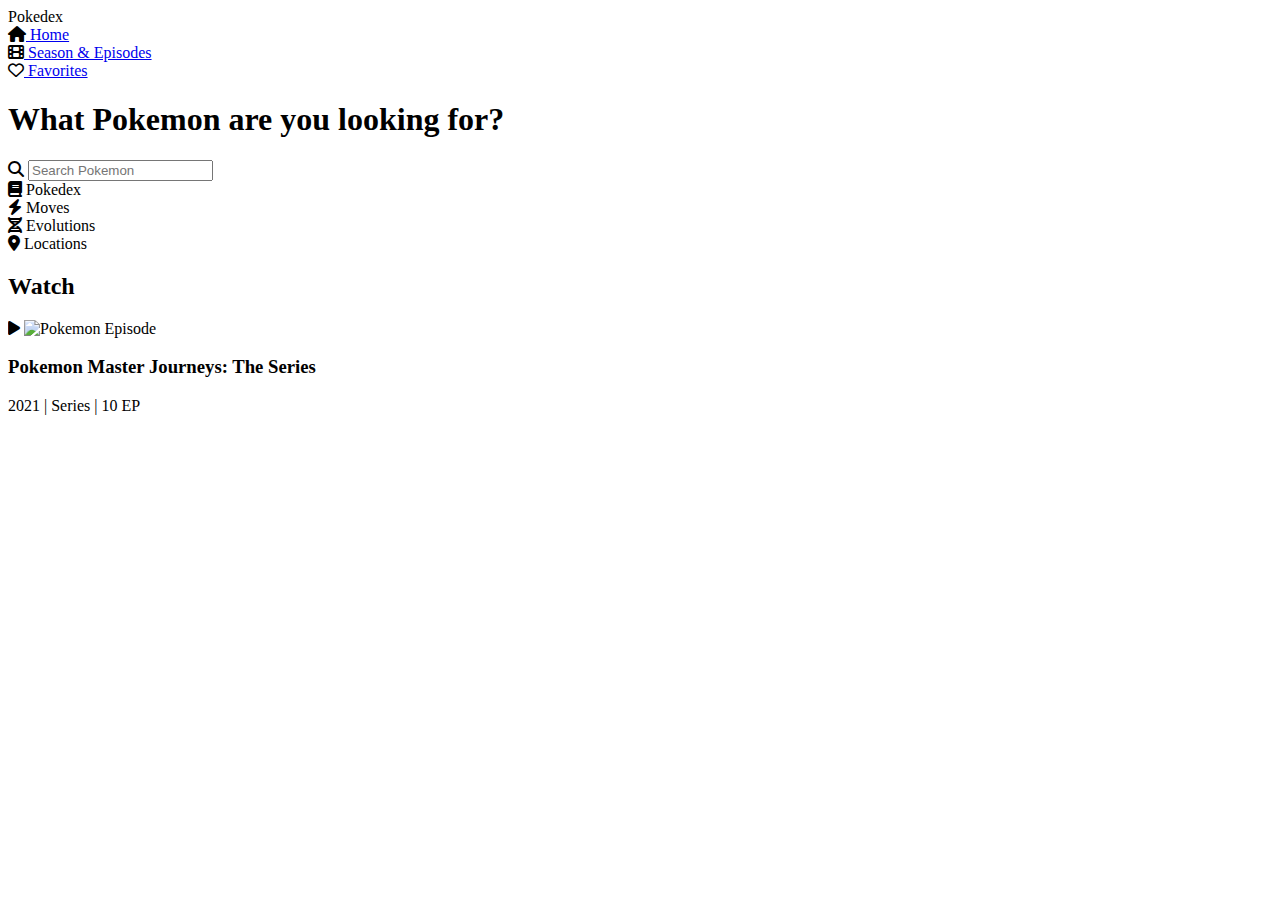
==== index.html @ f4bf72a5 "Rename Index.html to index.html" ====
<!DOCTYPE html>
<html lang="en">
<head>
    <meta charset="UTF-8">
    <meta name="viewport" content="width=device-width, initial-scale=1.0">
    <title>Pokédex</title>
    <link href="style.css" rel="stylesheet">
    <link rel="icon" type="image/png" href="icon.jpg">
    <link rel="stylesheet" href="https://cdnjs.cloudflare.com/ajax/libs/font-awesome/6.7.2/css/all.min.css">
</head>
<body>
    <header>
        <div class="Logo">Pokedex</div>
    </header>
    <main>
        <div class="Main">
            <div class="nav_bar">
                <div class="nav_opt"><i class="fa-solid fa-house"></i><a href="#"> Home</a></div>
                <div class="nav_opt"><i class="fa-solid fa-film"></i><a href="#"> Season & Episodes</a></div>
                <div class="nav_opt"><i class="fa-regular fa-heart"></i><a href="#favorites"> Favorites</a></div>
            </div>
            <div class="main_bar">
                <div class="search-container">
                    <h1>What Pokemon are you looking for?</h1>
                    <form id="pokemonSearchForm">
                        <div class="search-wrapper">
                            <i class="fa-solid fa-search search-icon"></i>
                            <input type="search" name="search" id="pokemonInput" placeholder="Search Pokemon" autocomplete="off">
                        </div>
                    </form>
                </div>

                <div class="categories">
                    <div class="category-card pokedex">
                        <i class="fas fa-book"></i>
                        <span>Pokedex</span>
                    </div>
                    <div class="category-card moves">
                        <i class="fas fa-bolt"></i>
                        <span>Moves</span>
                    </div>
                    <div class="category-card evolutions">
                        <i class="fas fa-dna"></i>
                        <span>Evolutions</span>
                    </div>
                    <div class="category-card locations">
                        <i class="fas fa-map-marker-alt"></i>
                        <span>Locations</span>
                    </div>
                </div>

                <!-- Add Favorites List Container -->
                <div class="favorites-list" style="display: none;">
                    <h2>Your Favorite Pokemon</h2>
                    <!-- Favorite Pokemon cards will be added here dynamically -->
                </div>

                <section class="watch-section">
                    <h2>Watch</h2>
                    <div class="episodes-grid">
                        <div class="episode-card">
                            <div class="thumbnail">
                                <i class="fa-solid fa-play"></i>
                                <img src="https://assets.pokemon.com/assets/cms2/img/watch-pokemon-tv/seasons/season24/season24_ep01_ss01.jpg" alt="Pokemon Episode">
                            </div>
                            <h3>Pokemon Master Journeys: The Series</h3>
                            <p>2021 | Series | 10 EP</p>
                        </div>
                    </div>
                </section>

                <div id="pokemonDetails" style="display: none;">
                    <section>
                        <div class="details">
                            <div class="pokemon-image-container">
                                <img id="pokemonImage" src="" alt="Pokemon Image">
                            </div>
                            <div class="pokemon-info">
                                <div class="pokemon-header">
                                    <h1 id="pokemonName"></h1>
                                    <p id="pokemonID"></p>
                                </div>
                                <div id="evolutions"></div>
                                <div class="pokemon-attributes">
                                    <div id="types"></div>
                                    <div id="stats"></div>
                                </div>
                                <div id="attacks">
                                    <h2>Attacks</h2>
                                    <ul></ul>
                                </div>
                            </div>
                        </div>
                    </section>
                </div>
            </div>
        </div>
    </main>
    <script src="script.js"></script>
</body>
</html>
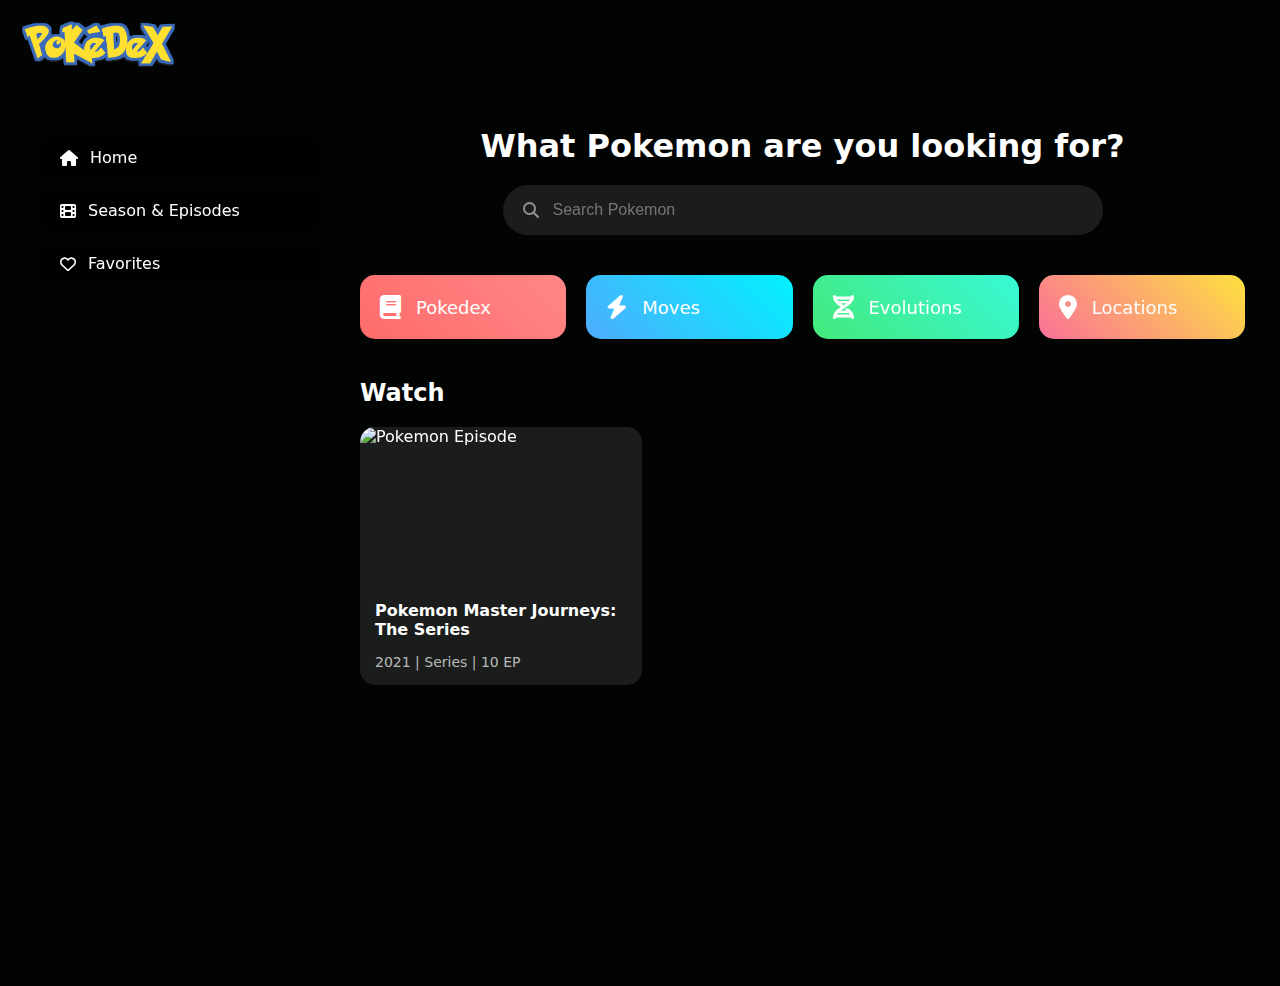
==== commit 4c3cba7f: "Update index.html" ====
--- a/index.html
+++ b/index.html
@@ -10,7 +10,7 @@
 </head>
 <body>
     <header>
-        <div class="Logo">Pokedex</div>
+        <div class="Logo"><img src="Logo.png" alt="Logo" style="height:50px;"></div>
     </header>
     <main>
         <div class="Main">
--- a/style.css
+++ b/style.css
@@ -0,0 +1,748 @@
+/* Base Styles */
+body {
+    background-color: rgb(2, 4, 3);
+    color: white;
+    margin: 0;
+    font-family: system-ui, -apple-system, sans-serif;
+    min-height: 100vh;
+    padding: 20px;
+}
+
+/* Header */
+header {
+    margin-bottom: 30px;
+}
+
+header .Logo {
+    font-size: 24px;
+    font-weight: bold;
+    color: white;
+}
+
+/* Search Container */
+.search-container {
+    text-align: center;
+    margin-bottom: 40px;
+}
+
+.search-container h1 {
+    font-size: 2em;
+    margin-bottom: 20px;
+    color: #fff;
+}
+
+.search-wrapper {
+    position: relative;
+    max-width: 600px;
+    margin: 0 auto;
+}
+
+.search-icon {
+    position: absolute;
+    left: 20px;
+    top: 50%;
+    transform: translateY(-50%);
+    color: rgba(255, 255, 255, 0.5);
+}
+
+#pokemonInput {
+    width: 100%;
+    height: 50px;
+    background-color: rgba(255, 255, 255, 0.1);
+    border-radius: 25px;
+    border: none;
+    padding: 0 50px;
+    color: white;
+    font-size: 16px;
+    transition: all 0.3s ease;
+}
+
+#pokemonInput:focus {
+    background-color: rgba(255, 255, 255, 0.15);
+    outline: none;
+    box-shadow: 0 0 15px rgba(255, 255, 255, 0.1);
+}
+
+/* Categories */
+.categories {
+    display: grid;
+    grid-template-columns: repeat(auto-fit, minmax(200px, 1fr));
+    gap: 20px;
+    margin-bottom: 40px;
+    margin-top: 20px; /* Updated style */
+}
+
+.category-card {
+    background: linear-gradient(45deg, #ff6b6b, #ff8787);
+    border-radius: 15px;
+    padding: 20px;
+    display: flex;
+    align-items: center;
+    gap: 15px;
+    cursor: pointer;
+    transition: transform 0.3s ease;
+    position: relative;
+    overflow: hidden;
+}
+
+.category-card::after {
+    content: '';
+    position: absolute;
+    top: 0;
+    left: 0;
+    width: 100%;
+    height: 100%;
+    background: rgba(255, 255, 255, 0.1);
+    opacity: 0;
+    transition: opacity 0.3s ease;
+}
+
+.category-card:hover::after {
+    opacity: 1;
+}
+
+.category-card:hover {
+    transform: translateY(-5px);
+}
+
+.category-card i {
+    font-size: 24px;
+}
+
+.category-card span {
+    font-size: 18px;
+    font-weight: 500;
+}
+
+.category-card.pokedex { background: linear-gradient(45deg, #ff6b6b, #ff8787); }
+.category-card.moves { background: linear-gradient(45deg, #4facfe, #00f2fe); }
+.category-card.evolutions { background: linear-gradient(45deg, #43e97b, #38f9d7); }
+.category-card.locations { background: linear-gradient(45deg, #fa709a, #fee140); }
+
+/* Watch Section */
+.watch-section {
+    margin-top: 40px;
+}
+
+.watch-section h2 {
+    font-size: 24px;
+    margin-bottom: 20px;
+}
+
+.episodes-grid {
+    display: grid;
+    grid-template-columns: repeat(auto-fill, minmax(250px, 1fr));
+    gap: 20px;
+}
+
+.episode-card {
+    background: rgba(255, 255, 255, 0.1);
+    border-radius: 15px;
+    overflow: hidden;
+    transition: transform 0.3s ease;
+}
+
+.episode-card:hover {
+    transform: translateY(-5px);
+}
+
+.thumbnail {
+    position: relative;
+    padding-top: 56.25%; /* 16:9 aspect ratio */
+}
+
+.thumbnail img {
+    position: absolute;
+    top: 0;
+    left: 0;
+    width: 100%;
+    height: 100%;
+    object-fit: cover;
+}
+
+.thumbnail i {
+    position: absolute;
+    top: 50%;
+    left: 50%;
+    transform: translate(-50%, -50%);
+    background: rgba(0, 0, 0, 0.7);
+    color: white;
+    padding: 15px;
+    border-radius: 50%;
+    font-size: 20px;
+    opacity: 0;
+    transition: opacity 0.3s ease;
+}
+
+.episode-card:hover .thumbnail i {
+    opacity: 1;
+}
+
+.episode-card h3 {
+    padding: 15px;
+    margin: 0;
+    font-size: 16px;
+}
+
+.episode-card p {
+    padding: 0 15px 15px;
+    margin: 0;
+    color: rgba(255, 255, 255, 0.7);
+    font-size: 14px;
+}
+
+/* Pokemon Details */
+#pokemonDetails {
+    background: rgba(255, 255, 255, 0.1);
+    border-radius: 20px;
+    padding: 30px;
+    backdrop-filter: blur(10px);
+    transition: all 0.3s ease;
+    margin-top: 20px; /* Updated style */
+    animation: fadeIn 0.3s ease; /* Updated style */
+}
+
+#pokemonDetails:hover {
+    transform: translateY(-5px);
+    box-shadow: 0 10px 20px rgba(255, 255, 255, 0.1);
+}
+
+.pokemon-image-container {
+    display: flex;
+    justify-content: center;
+    margin-bottom: 20px;
+    transition: all 0.3s ease;
+}
+
+.pokemon-image-container:hover {
+    transform: scale(1.02);
+}
+
+#pokemonImage {
+    max-width: 240px;
+    height: auto;
+    border-radius: 10px;
+    box-shadow: 0 5px 15px rgba(0, 0, 0, 0.3);
+    transition: all 0.3s ease;
+}
+
+#pokemonImage:hover {
+    box-shadow: 0 8px 25px rgba(135, 0, 0, 0.4);
+}
+
+.pokemon-header {
+    display: flex;
+    align-items: center;
+    justify-content: center;
+    gap: 10px;
+    margin-bottom: 20px;
+}
+
+#pokemonName {
+    font-size: 2em;
+    margin: 0;
+    text-transform: capitalize;
+}
+
+#pokemonID {
+    font-size: 1.5em;
+    color: rgba(255, 255, 255, 0.6);
+    margin: 0;
+}
+
+
+/* Pokemon Header Info */
+.pokemon-header-info {
+    display: flex;
+    align-items: center;
+    justify-content: center;
+    gap: 15px;
+    margin-top: 10px;
+}
+
+.pokemon-mini-sprite {
+    width: 50px;
+    height: 50px;
+    image-rendering: pixelated;
+}
+
+.pokemon-id {
+    color: rgba(255, 255, 255, 0.6);
+    font-size: 0.8em;
+}
+
+#evolutions {
+    display: flex;
+    flex-wrap: wrap;
+    gap: 15px;
+    justify-content: center;
+    align-items: center;
+    margin: 20px 0;
+    width: 100%;
+}
+
+.evolution-card {
+    background: rgba(255, 255, 255, 0.1);
+    padding: 10px;
+    border-radius: 10px;
+    text-align: center;
+    flex: 0 1 auto;
+    max-width: 120px;
+    transition: all 0.3s ease;
+}
+
+.evolution-card:hover {
+    transform: translateY(-5px) scale(1.05);
+    background: rgba(255, 255, 255, 0.15);
+    box-shadow: 0 5px 15px rgba(255, 255, 255, 0.1);
+}
+
+.evolution-card img {
+    width: 80px;
+    height: 80px;
+    object-fit: contain;
+}
+
+.evolution-card div {
+    margin-top: 5px;
+    font-size: 0.9em;
+    color: rgba(255, 255, 255, 0.9);
+    text-transform: capitalize;
+}
+
+.pokemon-attributes {
+    display: grid;
+    gap: 20px;
+    margin: 20px 0;
+}
+
+#types {
+    display: flex;
+    flex-wrap: wrap;
+    gap: 10px;
+    justify-content: center;
+}
+
+#types span {
+    padding: 8px 16px;
+    border-radius: 20px;
+    background: rgba(255, 255, 255, 0.1);
+    font-size: 0.9em;
+    text-transform: capitalize;
+    transition: all 0.3s ease;
+}
+
+#types span:hover {
+    transform: scale(1.05);
+    background: rgba(255, 255, 255, 0.2);
+}
+
+/* Stats Grid */
+.stats-grid {
+    display: grid;
+    grid-template-columns: repeat(auto-fit, minmax(140px, 1fr));
+    gap: 15px;
+    margin: 20px 0;
+    padding: 20px;
+    background: rgba(255, 255, 255, 0.05);
+    border-radius: 10px;
+}
+
+#stats {
+    /*display: grid;
+    grid-template-columns: repeat(auto-fit, minmax(140px, 1fr));
+    gap: 15px;
+    background: rgba(255, 255, 255, 0.05);
+    padding: 20px;
+    border-radius: 10px;*/
+}
+
+.stat {
+    text-align: center;
+}
+
+.stat-name {
+    font-size: 0.9em;
+    color: rgba(255, 255, 255, 0.7);
+    text-transform: capitalize;
+    margin-bottom: 5px;
+}
+
+.stat-value {
+    font-size: 1.2em;
+    font-weight: bold;
+}
+
+#attacks {
+    margin-top: 30px;
+}
+
+#attacks h2 {
+    text-align: center;
+    margin-bottom: 15px;
+}
+
+#attacks ul {
+    display: grid;
+    grid-template-columns: repeat(auto-fill, minmax(120px, 1fr));
+    gap: 10px;
+    padding: 0;
+    list-style: none;
+}
+
+#attacks li {
+    background: rgba(255, 255, 255, 0.05);
+    padding: 8px 12px;
+    border-radius: 8px;
+    text-align: center;
+    font-size: 0.9em;
+    text-transform: capitalize;
+    transition: all 0.3s ease;
+}
+
+#attacks li:hover {
+    transform: translateX(5px);
+    background: rgba(255, 255, 255, 0.1);
+}
+
+/* Loading Animation */
+.loading {
+    position: relative;
+    opacity: 0.7;
+}
+
+.loading::after {
+    content: '';
+    position: absolute;
+    top: 50%;
+    left: 50%;
+    width: 40px;
+    height: 40px;
+    border: 4px solid #fff;
+    border-top-color: rgb(135, 0, 0);
+    border-radius: 50%;
+    animation: spin 1s linear infinite;
+    transform: translate(-50%, -50%);
+}
+
+/* Loading Spinner */
+.loading-spinner {
+    width: 50px;
+    height: 50px;
+    border: 4px solid rgba(255, 255, 255, 0.1);
+    border-radius: 50%;
+    border-top-color: var(--accent-color, #ff6b6b);
+    animation: spin 1s linear infinite;
+    margin: 2rem auto;
+}
+
+
+/* Error Message */
+.error-message {
+    background-color: rgba(255, 0, 0, 0.2);
+    padding: 10px 20px;
+    border-radius: 5px;
+    margin: 10px auto;
+    max-width: 500px;
+    text-align: center;
+    animation: fadeIn 0.3s ease;
+}
+
+/* Animations */
+@keyframes spin {
+    to { transform: translate(-50%, -50%) rotate(360deg); }
+}
+
+@keyframes fadeIn {
+    from { opacity: 0; transform: translateY(10px); } /* Updated style */
+    to { opacity: 1; transform: translateY(0); }
+}
+
+/* Media Queries */
+@media (max-width: 768px) {
+    body {
+        padding: 10px;
+    }
+    .Main {
+        grid-template-columns: 1fr;
+        grid-template-areas: 
+            "Nav"
+            "Main";
+        padding: 10px;
+        gap: 10px;
+    }
+
+    .main_bar {
+        height: auto;
+        padding-right: 0;
+    }
+
+    .nav_bar {
+        position: static;
+        margin-bottom: 15px;
+    }
+
+    .search form {
+        flex-direction: column;
+    }
+
+    .search input,
+    .search button {
+        width: 100%;
+        max-width: none;
+    }
+
+    #pokemonDetails {
+        padding: 15px;
+    }
+
+    #pokemonImage {
+        max-width: 200px;
+    }
+
+    #stats {
+        grid-template-columns: 1fr 1fr;
+    }
+
+    #attacks ul {
+        grid-template-columns: repeat(auto-fill, minmax(100px, 1fr));
+    }
+
+    .categories {
+        grid-template-columns: repeat(2, 1fr);
+    }
+
+    .search-container h1 {
+        font-size: 1.5em;
+    }
+
+    .category-card {
+        padding: 15px;
+    }
+
+    .category-card i {
+        font-size: 20px;
+    }
+
+    .category-card span {
+        font-size: 16px;
+    }
+}
+
+@media (max-width: 480px) {
+    .Main {
+        padding: 8px;
+    }
+
+    .search h1 {
+        font-size: 1.5em;
+    }
+
+    .nav_opt {
+        padding: 8px 12px;
+    }
+
+    #pokemonDetails {
+        padding: 12px;
+    }
+
+    #pokemonImage {
+        max-width: 160px;
+    }
+
+    #stats {
+        grid-template-columns: 1fr;
+    }
+    .categories {
+        grid-template-columns: 1fr;
+    }
+}
+
+/* Layout */
+.Main {
+    display: grid;
+    grid-template-columns: minmax(250px, 25vw) 1fr;
+    grid-template-areas: "Nav Main";
+    gap: 20px;
+    max-width: 1400px;
+    margin: 0 auto;
+    min-height: calc(100vh - 40px);
+}
+
+.main_bar {
+    grid-area: Main;
+    height: calc(100vh - 40px);
+    overflow-y: auto;
+    padding-right: 15px;
+    scrollbar-width: thin;
+    scrollbar-color: rgb(135, 0, 0) rgba(255, 255, 255, 0.1);
+}
+
+/* Navigation */
+.nav_bar {
+    grid-area: Nav;
+    padding: 20px;
+    background: rgba(0, 0, 0, 0.2);
+    border-radius: 15px;
+    backdrop-filter: blur(10px);
+    height: fit-content;
+    position: sticky;
+    top: 20px;
+}
+
+.nav_opt {
+    display: flex;
+    align-items: center;
+    gap: 12px;
+    margin: 10px 0;
+    padding: 12px 20px;
+    background-color: rgba(0, 0, 0, 0.6);
+    border-radius: 10px;
+    transition: all 0.3s ease;
+}
+
+.nav_opt:hover {
+    background-color: rgb(135, 0, 0);
+    transform: translateX(5px);
+}
+
+.nav_opt a {
+    text-decoration: none;
+    color: white;
+    font-weight: 500;
+}
+
+/* Favorites List */
+.favorites-list {
+    display: grid;
+    grid-template-columns: repeat(auto-fill, minmax(200px, 1fr));
+    gap: 20px;
+    padding: 20px;
+}
+
+.favorites-list h2 {
+    grid-column: 1 / -1;
+    font-size: 24px;
+    margin-bottom: 20px;
+    color: white;
+}
+
+.favorite-card {
+    background: rgba(255, 255, 255, 0.1);
+    border-radius: 15px;
+    padding: 15px;
+    text-align: center;
+    cursor: pointer;
+    transition: all 0.3s ease;
+}
+
+.favorite-card:hover {
+    transform: translateY(-5px);
+    background: rgba(255, 255, 255, 0.2);
+    box-shadow: 0 5px 15px rgba(255, 255, 255, 0.1);
+}
+
+.favorite-card img {
+    width: 120px;
+    height: 120px;
+    object-fit: contain;
+    margin-bottom: 10px;
+}
+
+.favorite-card span {
+    display: block;
+    font-size: 16px;
+    color: white;
+    text-transform: capitalize;
+}
+
+/* Favorite Button */
+.favorite-button {
+    background: none;
+    border: none;
+    color: white;
+    cursor: pointer;
+    padding: 8px 16px;
+    border-radius: 20px;
+    display: flex;
+    align-items: center;
+    gap: 8px;
+    font-size: 14px;
+    transition: all 0.3s ease;
+    background: rgba(255, 255, 255, 0.1);
+    margin-left: 10px;
+}
+
+.favorite-button:hover {
+    background: rgba(255, 255, 255, 0.2);
+    transform: scale(1.05);
+}
+
+.favorite-button.active {
+    background: rgba(255, 0, 0, 0.2);
+}
+
+.favorite-button.active:hover {
+    background: rgba(255, 0, 0, 0.3);
+}
+
+.favorite-button i {
+    font-size: 16px;
+}
+
+/* Media Queries */
+@media (max-width: 768px) {
+    .favorites-list {
+        grid-template-columns: repeat(2, 1fr);
+        padding: 10px;
+    }
+
+    .favorite-card img {
+        width: 100px;
+        height: 100px;
+    }
+}
+
+@media (max-width: 480px) {
+    .favorites-list {
+        grid-template-columns: 1fr;
+    }
+}
+
+/* Type Badges */
+.type-badge {
+    padding: 5px 15px;
+    border-radius: 20px;
+    background: rgba(255, 255, 255, 0.1);
+    font-size: 0.9em;
+    text-transform: capitalize;
+}
+
+/* Evolution Chain */
+.evolution-chain {
+    display: flex;
+    flex-wrap: wrap;
+    justify-content: center;
+    gap: 30px;
+    padding: 20px;
+}
+
+/* Locations List */
+.locations-list {
+    padding: 20px;
+}
+
+.location-item {
+    display: flex;
+    align-items: center;
+    gap: 10px;
+    padding: 10px;
+    margin: 5px 0;
+    background: rgba(255, 255, 255, 0.05);
+    border-radius: 8px;
+    text-transform: capitalize;
+}
+
+.location-item i {
+    color: var(--accent-color, #ff6b6b);
+}
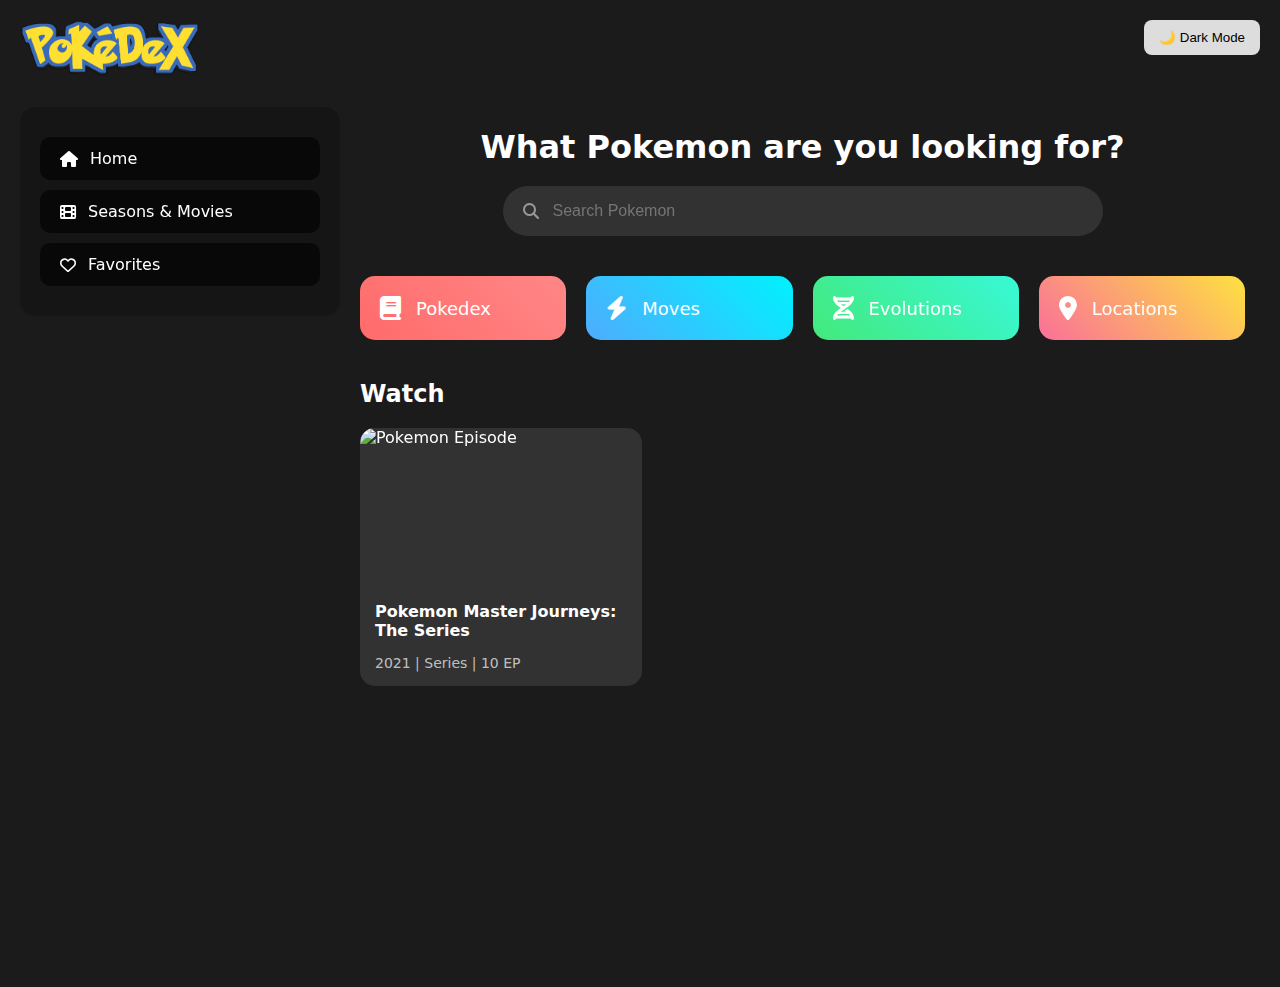
==== commit be066a8c: "Dark Mode Update" ====
--- a/index.html
+++ b/index.html
@@ -1,5 +1,6 @@
 <!DOCTYPE html>
 <html lang="en">
+
 <head>
     <meta charset="UTF-8">
     <meta name="viewport" content="width=device-width, initial-scale=1.0">
@@ -8,15 +9,22 @@
     <link rel="icon" type="image/png" href="icon.jpg">
     <link rel="stylesheet" href="https://cdnjs.cloudflare.com/ajax/libs/font-awesome/6.7.2/css/all.min.css">
 </head>
+
 <body>
     <header>
-        <div class="Logo"><img src="Logo.png" alt="Logo" style="height:50px;"></div>
+        <div class="L">
+            <div>
+                <a href="#">
+                    <div class="Logo"></div>
+                </a>
+            </div>
+        </div>
     </header>
     <main>
         <div class="Main">
             <div class="nav_bar">
                 <div class="nav_opt"><i class="fa-solid fa-house"></i><a href="#"> Home</a></div>
-                <div class="nav_opt"><i class="fa-solid fa-film"></i><a href="#"> Season & Episodes</a></div>
+                <div class="nav_opt"><i class="fa-solid fa-film"></i><a href="#"> Seasons & Movies</a></div>
                 <div class="nav_opt"><i class="fa-regular fa-heart"></i><a href="#favorites"> Favorites</a></div>
             </div>
             <div class="main_bar">
@@ -25,7 +33,8 @@
                     <form id="pokemonSearchForm">
                         <div class="search-wrapper">
                             <i class="fa-solid fa-search search-icon"></i>
-                            <input type="search" name="search" id="pokemonInput" placeholder="Search Pokemon" autocomplete="off">
+                            <input type="search" name="search" id="pokemonInput" placeholder="Search Pokemon"
+                                autocomplete="off">
                         </div>
                     </form>
                 </div>
@@ -61,7 +70,8 @@
                         <div class="episode-card">
                             <div class="thumbnail">
                                 <i class="fa-solid fa-play"></i>
-                                <img src="https://assets.pokemon.com/assets/cms2/img/watch-pokemon-tv/seasons/season24/season24_ep01_ss01.jpg" alt="Pokemon Episode">
+                                <img src="https://assets.pokemon.com/assets/cms2/img/watch-pokemon-tv/seasons/season24/season24_ep01_ss01.jpg"
+                                    alt="Pokemon Episode">
                             </div>
                             <h3>Pokemon Master Journeys: The Series</h3>
                             <p>2021 | Series | 10 EP</p>
@@ -98,4 +108,5 @@
     </main>
     <script src="script.js"></script>
 </body>
-</html>
+
+</html>--- a/style.css
+++ b/style.css
@@ -1,23 +1,32 @@
 /* Base Styles */
 body {
-    background-color: rgb(2, 4, 3);
+    background-color:rgb(27, 27, 27);
     color: white;
     margin: 0;
     font-family: system-ui, -apple-system, sans-serif;
     min-height: 100vh;
     padding: 20px;
 }
+.L{
+    display: flex;
+    justify-content: space-between;
+    align-items: center;
+}
+
+.Logo{
+    height: 57px;
+    width: 180px;
+    background-image: url(Logo.png);
+    background-size: cover;
+  
+}
 
 /* Header */
 header {
     margin-bottom: 30px;
 }
 
-header .Logo {
-    font-size: 24px;
-    font-weight: bold;
-    color: white;
-}
+
 
 /* Search Container */
 .search-container {
@@ -69,7 +78,7 @@
     grid-template-columns: repeat(auto-fit, minmax(200px, 1fr));
     gap: 20px;
     margin-bottom: 40px;
-    margin-top: 20px; /* Updated style */
+    margin-top: 20px;
 }
 
 .category-card {
@@ -198,8 +207,8 @@
     padding: 30px;
     backdrop-filter: blur(10px);
     transition: all 0.3s ease;
-    margin-top: 20px; /* Updated style */
-    animation: fadeIn 0.3s ease; /* Updated style */
+    margin-top: 20px;
+    animation: fadeIn 0.3s ease;
 }
 
 #pokemonDetails:hover {
@@ -250,7 +259,6 @@
     margin: 0;
 }
 
-
 /* Pokemon Header Info */
 .pokemon-header-info {
     display: flex;
@@ -271,30 +279,29 @@
     font-size: 0.8em;
 }
 
-#evolutions {
-    display: flex;
-    flex-wrap: wrap;
+/* Evolution Chain */
+.evolution-chain {
+    display: flex;
+    align-items: center;
+    justify-content: center;
     gap: 15px;
-    justify-content: center;
-    align-items: center;
     margin: 20px 0;
-    width: 100%;
+    padding: 20px;
+    overflow-x: auto;
 }
 
 .evolution-card {
     background: rgba(255, 255, 255, 0.1);
-    padding: 10px;
+    padding: 15px;
     border-radius: 10px;
     text-align: center;
-    flex: 0 1 auto;
-    max-width: 120px;
+    min-width: 120px;
     transition: all 0.3s ease;
 }
 
 .evolution-card:hover {
-    transform: translateY(-5px) scale(1.05);
+    transform: translateY(-5px);
     background: rgba(255, 255, 255, 0.15);
-    box-shadow: 0 5px 15px rgba(255, 255, 255, 0.1);
 }
 
 .evolution-card img {
@@ -304,10 +311,14 @@
 }
 
 .evolution-card div {
-    margin-top: 5px;
+    margin-top: 10px;
     font-size: 0.9em;
-    color: rgba(255, 255, 255, 0.9);
     text-transform: capitalize;
+}
+
+.evolution-arrow {
+    color: rgba(255, 255, 255, 0.7);
+    font-size: 24px;
 }
 
 .pokemon-attributes {
@@ -346,15 +357,6 @@
     padding: 20px;
     background: rgba(255, 255, 255, 0.05);
     border-radius: 10px;
-}
-
-#stats {
-    /*display: grid;
-    grid-template-columns: repeat(auto-fit, minmax(140px, 1fr));
-    gap: 15px;
-    background: rgba(255, 255, 255, 0.05);
-    padding: 20px;
-    border-radius: 10px;*/
 }
 
 .stat {
@@ -436,7 +438,6 @@
     margin: 2rem auto;
 }
 
-
 /* Error Message */
 .error-message {
     background-color: rgba(255, 0, 0, 0.2);
@@ -454,12 +455,71 @@
 }
 
 @keyframes fadeIn {
-    from { opacity: 0; transform: translateY(10px); } /* Updated style */
+    from { opacity: 0; transform: translateY(10px); }
     to { opacity: 1; transform: translateY(0); }
+}
+
+/* Layout */
+.Main {
+    display: grid;
+    grid-template-columns: minmax(250px, 25vw) 1fr;
+    grid-template-areas: "Nav Main";
+    gap: 20px;
+    max-width: 1400px;
+    margin: 0 auto;
+    min-height: calc(100vh - 40px);
+}
+
+.main_bar {
+    grid-area: Main;
+    height: calc(100vh - 40px);
+    overflow-y: auto;
+    padding-right: 15px;
+    scrollbar-width: thin;
+    scrollbar-color: rgb(135, 0, 0) rgba(255, 255, 255, 0.1);
+}
+
+/* Navigation */
+.nav_bar {
+    grid-area: Nav;
+    padding: 20px;
+    background: rgba(0, 0, 0, 0.2);
+    border-radius: 15px;
+    backdrop-filter: blur(10px);
+    height: fit-content;
+    position: sticky;
+    top: 20px;
+}
+
+.nav_opt {
+    display: flex;
+    align-items: center;
+    gap: 12px;
+    margin: 10px 0;
+    padding: 12px 20px;
+    background-color: rgba(0, 0, 0, 0.6);
+    border-radius: 10px;
+    transition: all 0.3s ease;
+}
+
+.nav_opt:hover {
+    background-color: rgb(135, 0, 0);
+    transform: translateX(5px);
+}
+
+.nav_opt a {
+    text-decoration: none;
+    color: white;
+    font-weight: 500;
 }
 
 /* Media Queries */
 @media (max-width: 768px) {
+    .L{
+        display: flex;
+        justify-content: center;
+    }
+    
     body {
         padding: 10px;
     }
@@ -478,8 +538,11 @@
     }
 
     .nav_bar {
+        display: flex;
+        flex-direction: row;
         position: static;
         margin-bottom: 15px;
+        justify-content: space-around;
     }
 
     .search form {
@@ -558,79 +621,116 @@
     }
 }
 
-/* Layout */
-.Main {
-    display: grid;
-    grid-template-columns: minmax(250px, 25vw) 1fr;
-    grid-template-areas: "Nav Main";
-    gap: 20px;
-    max-width: 1400px;
-    margin: 0 auto;
-    min-height: calc(100vh - 40px);
-}
-
-.main_bar {
-    grid-area: Main;
-    height: calc(100vh - 40px);
-    overflow-y: auto;
-    padding-right: 15px;
-    scrollbar-width: thin;
-    scrollbar-color: rgb(135, 0, 0) rgba(255, 255, 255, 0.1);
-}
-
-/* Navigation */
-.nav_bar {
-    grid-area: Nav;
-    padding: 20px;
-    background: rgba(0, 0, 0, 0.2);
-    border-radius: 15px;
-    backdrop-filter: blur(10px);
-    height: fit-content;
-    position: sticky;
-    top: 20px;
-}
-
-.nav_opt {
-    display: flex;
-    align-items: center;
-    gap: 12px;
-    margin: 10px 0;
-    padding: 12px 20px;
-    background-color: rgba(0, 0, 0, 0.6);
-    border-radius: 10px;
-    transition: all 0.3s ease;
-}
-
-.nav_opt:hover {
-    background-color: rgb(135, 0, 0);
-    transform: translateX(5px);
-}
-
-.nav_opt a {
-    text-decoration: none;
-    color: white;
-    font-weight: 500;
-}
-
-/* Favorites List */
-.favorites-list {
+/* Locations Grid */
+.locations-grid {
     display: grid;
     grid-template-columns: repeat(auto-fill, minmax(200px, 1fr));
     gap: 20px;
     padding: 20px;
 }
 
-.favorites-list h2 {
+.location-card {
+    background: rgba(255, 255, 255, 0.1);
+    padding: 15px;
+    border-radius: 10px;
+    display: flex;
+    align-items: center;
+    gap: 10px;
+    transition: all 0.3s ease;
+}
+
+.location-card:hover {
+    transform: translateY(-5px);
+    background: rgba(255, 255, 255, 0.15);
+}
+
+.location-card i {
+    color: #fa709a;
+    font-size: 1.2em;
+}
+
+.location-card span {
+    text-transform: capitalize;
+}
+
+.no-locations {
+    text-align: center;
+    color: rgba(255, 255, 255, 0.7);
     grid-column: 1 / -1;
-    font-size: 24px;
-    margin-bottom: 20px;
-    color: white;
+    padding: 20px;
+}
+
+@media (max-width: 768px) {
+    .locations-grid {
+        grid-template-columns: repeat(auto-fill, minmax(150px, 1fr));
+    }
+
+    .evolution-chain {
+        padding: 10px;
+        gap: 10px;
+    }
+}
+
+@media (max-width: 480px) {
+    .locations-grid {
+        grid-template-columns: 1fr;
+    }
+
+    .evolution-chain {
+        flex-wrap: wrap;
+        justify-content: center;
+    }
+
+    .evolution-arrow {
+        transform: rotate(90deg);
+        margin: 10px 0;
+    }
+}
+
+/* Moves Grid */
+.moves-grid {
+    display: grid;
+    grid-template-columns: repeat(auto-fill, minmax(200px, 1fr));
+    gap: 20px;
+    padding: 20px;
+}
+
+.move-card {
+    background: rgba(255, 255, 255, 0.1);
+    padding: 15px;
+    border-radius: 10px;
+    transition: all 0.3s ease;
+}
+
+.move-card:hover {
+    transform: translateY(-5px);
+    background: rgba(255, 255, 255, 0.15);
+}
+
+.move-card h3 {
+    margin: 0 0 10px 0;
+    font-size: 1.1em;
+    text-transform: capitalize;
+}
+
+.move-details p {
+    margin: 5px 0;
+    color: rgba(255, 255, 255, 0.8);
+}
+
+
+/* Favorites Grid */
+.favorites-grid {
+    display: grid;
+    grid-template-columns: repeat(auto-fill, minmax(150px, 1fr));
+    gap: 20px;
+    padding: 20px;
 }
 
 .favorite-card {
     background: rgba(255, 255, 255, 0.1);
-    border-radius: 15px;
     padding: 15px;
+    border-radius: 10px;
     text-align: center;
     cursor: pointer;
     transition: all 0.3s ease;
@@ -638,111 +738,47 @@
 
 .favorite-card:hover {
     transform: translateY(-5px);
-    background: rgba(255, 255, 255, 0.2);
-    box-shadow: 0 5px 15px rgba(255, 255, 255, 0.1);
+    background: rgba(255, 255, 255, 0.15);
 }
 
 .favorite-card img {
-    width: 120px;
-    height: 120px;
+    width: 100px;
+    height: 100px;
     object-fit: contain;
     margin-bottom: 10px;
 }
 
 .favorite-card span {
     display: block;
-    font-size: 16px;
-    color: white;
     text-transform: capitalize;
 }
 
-/* Favorite Button */
-.favorite-button {
-    background: none;
-    border: none;
-    color: white;
-    cursor: pointer;
-    padding: 8px 16px;
-    border-radius: 20px;
-    display: flex;
-    align-items: center;
-    gap: 8px;
-    font-size: 14px;
-    transition: all 0.3s ease;
-    background: rgba(255, 255, 255, 0.1);
-    margin-left: 10px;
-}
-
-.favorite-button:hover {
-    background: rgba(255, 255, 255, 0.2);
-    transform: scale(1.05);
-}
-
-.favorite-button.active {
-    background: rgba(255, 0, 0, 0.2);
-}
-
-.favorite-button.active:hover {
-    background: rgba(255, 0, 0, 0.3);
-}
-
-.favorite-button i {
-    font-size: 16px;
-}
-
-/* Media Queries */
 @media (max-width: 768px) {
-    .favorites-list {
-        grid-template-columns: repeat(2, 1fr);
+    .moves-grid,
+    .locations-grid {
+        grid-template-columns: repeat(auto-fill, minmax(150px, 1fr));
+    }
+
+    .evolution-chain {
         padding: 10px;
-    }
-
-    .favorite-card img {
-        width: 100px;
-        height: 100px;
+        gap: 10px;
     }
 }
 
 @media (max-width: 480px) {
-    .favorites-list {
+    .moves-grid,
+    .locations-grid,
+    .favorites-grid {
         grid-template-columns: 1fr;
     }
-}
-
-/* Type Badges */
-.type-badge {
-    padding: 5px 15px;
-    border-radius: 20px;
-    background: rgba(255, 255, 255, 0.1);
-    font-size: 0.9em;
-    text-transform: capitalize;
-}
-
-/* Evolution Chain */
-.evolution-chain {
-    display: flex;
-    flex-wrap: wrap;
-    justify-content: center;
-    gap: 30px;
-    padding: 20px;
-}
-
-/* Locations List */
-.locations-list {
-    padding: 20px;
-}
-
-.location-item {
-    display: flex;
-    align-items: center;
-    gap: 10px;
-    padding: 10px;
-    margin: 5px 0;
-    background: rgba(255, 255, 255, 0.05);
-    border-radius: 8px;
-    text-transform: capitalize;
-}
-
-.location-item i {
-    color: var(--accent-color, #ff6b6b);
-}
+
+    .evolution-chain {
+        flex-direction: column;
+        align-items: center;
+    }
+
+    .evolution-arrow {
+        transform: rotate(90deg);
+        margin: 10px 0;
+    }
+}